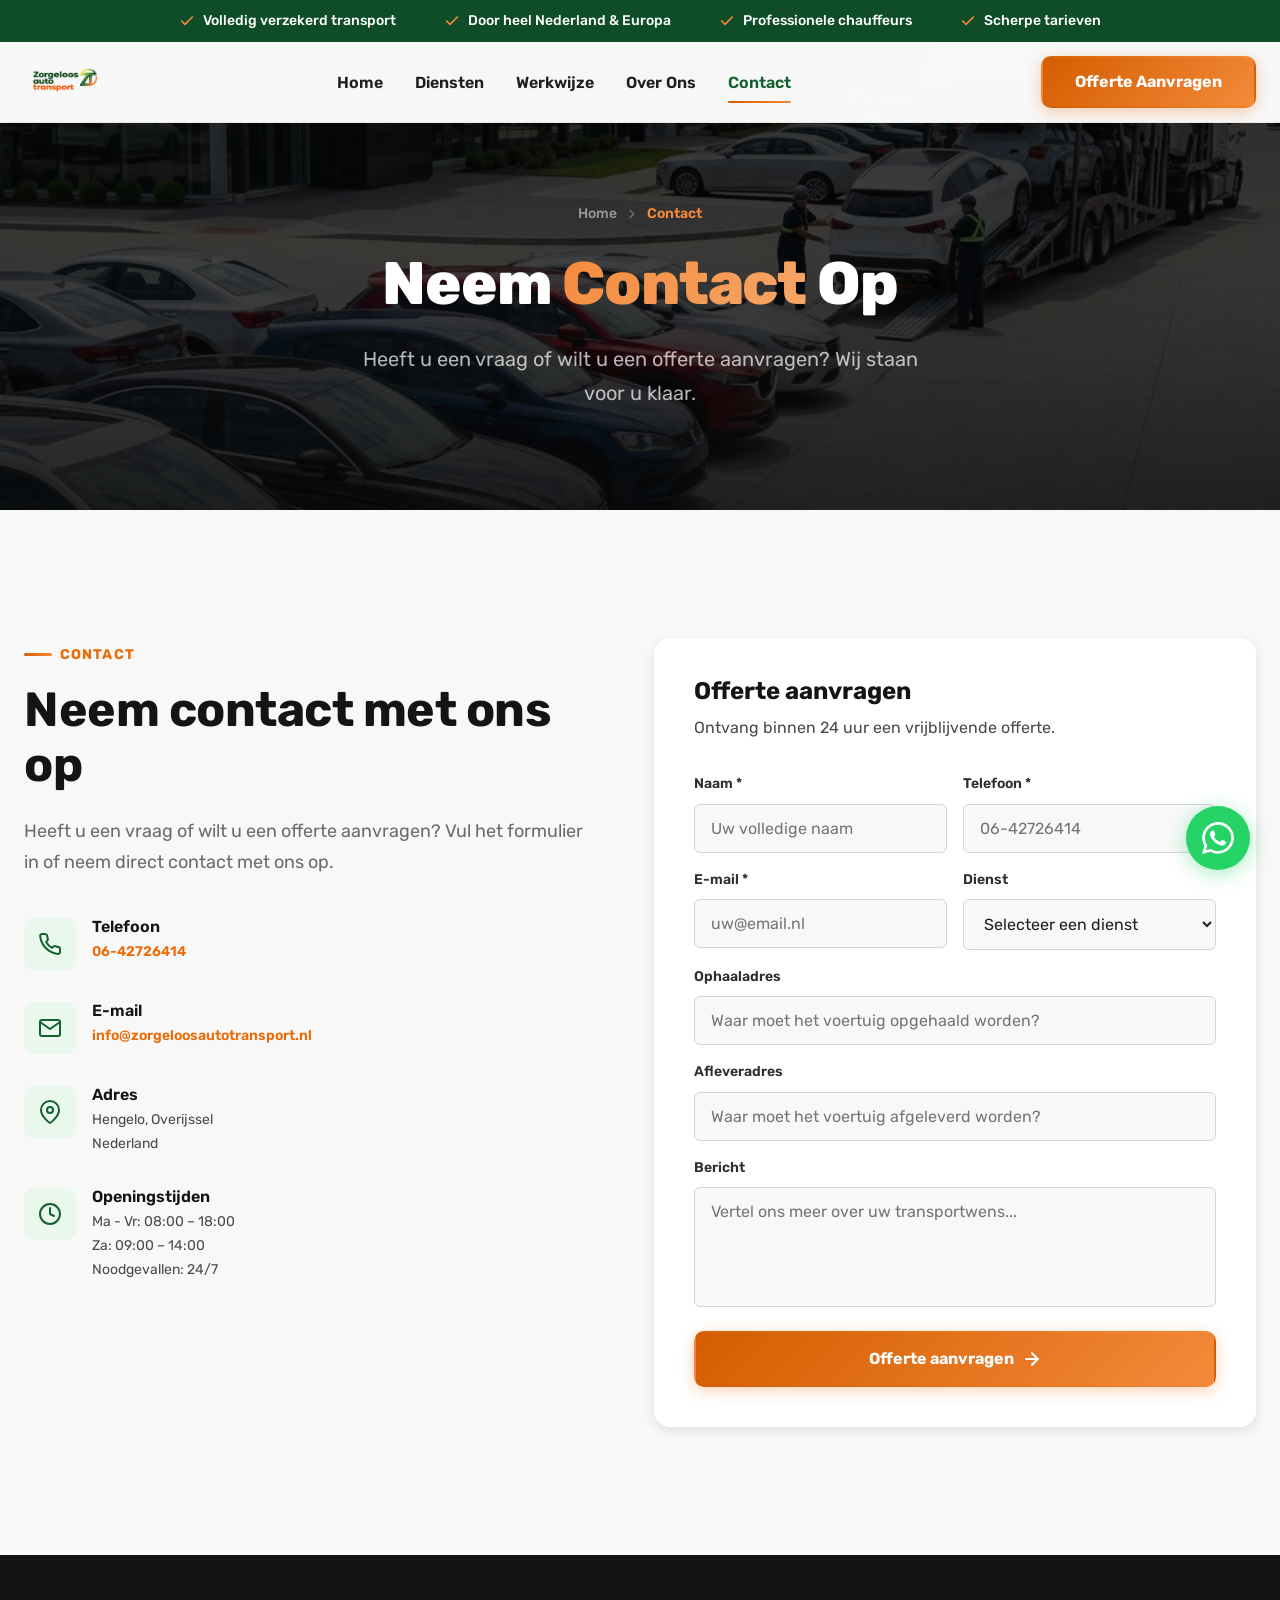
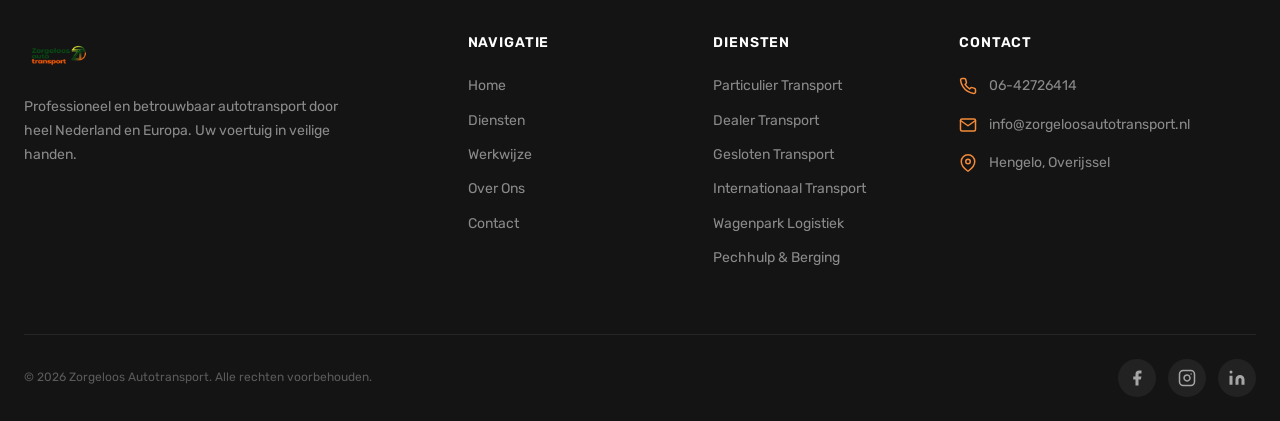
==== contact.html @ 97d6b2fd "Website opsplitsen in meerdere pagina's, transparant logo, favicon en telefoonnummer update - Websit" ====
<!DOCTYPE html>
<html lang="nl-NL">
<head>
  <meta charset="UTF-8" />
  <meta name="viewport" content="width=device-width, initial-scale=1.0" />
  <meta http-equiv="X-UA-Compatible" content="IE=edge" />

  <!-- SEO -->
  <title>Contact | Zorgeloos Autotransport</title>
  <meta name="description" content="Neem contact op met Zorgeloos Autotransport. Vraag een vrijblijvende offerte aan of bel ons direct. Wij reageren binnen 24 uur." />
  <meta name="robots" content="index, follow" />
  <link rel="canonical" href="https://www.zorgeloosautotransport.nl/contact" />

  <!-- Open Graph -->
  <meta property="og:locale" content="nl_NL" />
  <meta property="og:type" content="website" />
  <meta property="og:title" content="Contact | Zorgeloos Autotransport" />
  <meta property="og:description" content="Neem contact op of vraag een vrijblijvende offerte aan. Wij reageren binnen 24 uur." />
  <meta property="og:url" content="https://www.zorgeloosautotransport.nl/contact" />
  <meta property="og:site_name" content="Zorgeloos Autotransport" />

  <!-- Fonts -->
  <link rel="preconnect" href="https://fonts.googleapis.com" />
  <link rel="preconnect" href="https://fonts.gstatic.com" crossorigin />

  <!-- Favicon -->
  <link rel="icon" type="image/svg+xml" href="images/favicon.svg" />
  <link rel="icon" type="image/png" sizes="32x32" href="images/favicon-32x32.png" />
  <link rel="icon" type="image/png" sizes="16x16" href="images/favicon-16x16.png" />
  <link rel="apple-touch-icon" sizes="180x180" href="images/apple-touch-icon.png" />

  <!-- Stylesheet -->
  <link rel="stylesheet" href="style.css" />
</head>
<body>

  <!-- ========== HEADER ========== -->
  <header class="site-header" id="site-header">
    <!-- USP Bar -->
    <div class="usp-bar">
      <div class="container">
        <div class="usp-item">
          <svg viewBox="0 0 24 24" fill="none" stroke="currentColor" stroke-width="2.5" stroke-linecap="round" stroke-linejoin="round"><polyline points="20 6 9 17 4 12"/></svg>
          <span>Volledig verzekerd transport</span>
        </div>
        <div class="usp-item">
          <svg viewBox="0 0 24 24" fill="none" stroke="currentColor" stroke-width="2.5" stroke-linecap="round" stroke-linejoin="round"><polyline points="20 6 9 17 4 12"/></svg>
          <span>Door heel Nederland & Europa</span>
        </div>
        <div class="usp-item">
          <svg viewBox="0 0 24 24" fill="none" stroke="currentColor" stroke-width="2.5" stroke-linecap="round" stroke-linejoin="round"><polyline points="20 6 9 17 4 12"/></svg>
          <span>Professionele chauffeurs</span>
        </div>
        <div class="usp-item">
          <svg viewBox="0 0 24 24" fill="none" stroke="currentColor" stroke-width="2.5" stroke-linecap="round" stroke-linejoin="round"><polyline points="20 6 9 17 4 12"/></svg>
          <span>Scherpe tarieven</span>
        </div>
      </div>
    </div>

    <!-- Main Navigation -->
    <nav class="main-nav">
      <div class="container">
        <div class="nav-inner">
          <a href="index.html" class="nav-logo" id="nav-logo">
            <img src="images/logo.png" alt="Zorgeloos Autotransport" />
          </a>

          <div class="nav-links" id="nav-links">
            <a href="index.html" class="nav-link">Home</a>
            <a href="diensten.html" class="nav-link">Diensten</a>
            <a href="werkwijze.html" class="nav-link">Werkwijze</a>
            <a href="over-ons.html" class="nav-link">Over Ons</a>
            <a href="contact.html" class="nav-link active">Contact</a>
          </div>

          <a href="contact.html" class="btn btn-primary nav-cta desktop-only" id="nav-cta-btn">
            Offerte Aanvragen
          </a>

          <button class="mobile-toggle" id="mobile-toggle" aria-label="Menu openen">
            <span></span>
            <span></span>
            <span></span>
          </button>
        </div>
      </div>
    </nav>

    <!-- Mobile Navigation -->
    <div class="mobile-nav" id="mobile-nav">
      <div class="mobile-nav-links">
        <a href="index.html" class="mobile-nav-link" data-nav>Home</a>
        <a href="diensten.html" class="mobile-nav-link" data-nav>Diensten</a>
        <a href="werkwijze.html" class="mobile-nav-link" data-nav>Werkwijze</a>
        <a href="over-ons.html" class="mobile-nav-link" data-nav>Over Ons</a>
        <a href="contact.html" class="mobile-nav-link" data-nav>Contact</a>
      </div>
      <div class="mobile-nav-cta">
        <a href="contact.html" class="btn btn-primary" data-nav>Offerte Aanvragen</a>
      </div>
    </div>
  </header>

  <!-- ========== PAGE HERO ========== -->
  <section class="page-hero">
    <div class="hero-bg">
      <img src="images/dealer-transport.png" alt="Contact opnemen" />
    </div>
    <div class="hero-overlay"></div>
    <div class="container">
      <div class="page-hero-content">
        <div class="page-hero-breadcrumb">
          <a href="index.html">Home</a>
          <svg viewBox="0 0 24 24" fill="none" stroke="currentColor" stroke-width="2.5" stroke-linecap="round" stroke-linejoin="round"><polyline points="9 18 15 12 9 6"/></svg>
          <span>Contact</span>
        </div>
        <h1>Neem <span class="text-gradient">Contact</span> Op</h1>
        <p>Heeft u een vraag of wilt u een offerte aanvragen? Wij staan voor u klaar.</p>
      </div>
    </div>
  </section>

  <!-- ========== CONTACT ========== -->
  <section class="contact-section" id="contact">
    <div class="container">
      <div class="contact-grid">
        <div class="reveal-left">
          <span class="section-label">Contact</span>
          <h2 class="section-title">Neem contact met ons op</h2>
          <p class="section-description" style="margin-bottom: var(--space-10);">
            Heeft u een vraag of wilt u een offerte aanvragen? Vul het formulier in of neem direct contact met ons op.
          </p>

          <div class="contact-info">
            <div class="contact-info-item">
              <div class="contact-info-icon">
                <svg viewBox="0 0 24 24" fill="none" stroke="currentColor" stroke-width="2" stroke-linecap="round" stroke-linejoin="round"><path d="M22 16.92v3a2 2 0 0 1-2.18 2 19.79 19.79 0 0 1-8.63-3.07 19.5 19.5 0 0 1-6-6 19.79 19.79 0 0 1-3.07-8.67A2 2 0 0 1 4.11 2h3a2 2 0 0 1 2 1.72c.127.96.361 1.903.7 2.81a2 2 0 0 1-.45 2.11L8.09 9.91a16 16 0 0 0 6 6l1.27-1.27a2 2 0 0 1 2.11-.45c.907.339 1.85.573 2.81.7A2 2 0 0 1 22 16.92z"/></svg>
              </div>
              <div class="contact-info-text">
                <h4>Telefoon</h4>
                <p><a href="tel:+31642726414">06-42726414</a></p>
              </div>
            </div>

            <div class="contact-info-item">
              <div class="contact-info-icon">
                <svg viewBox="0 0 24 24" fill="none" stroke="currentColor" stroke-width="2" stroke-linecap="round" stroke-linejoin="round"><path d="M4 4h16c1.1 0 2 .9 2 2v12c0 1.1-.9 2-2 2H4c-1.1 0-2-.9-2-2V6c0-1.1.9-2 2-2z"/><polyline points="22,6 12,13 2,6"/></svg>
              </div>
              <div class="contact-info-text">
                <h4>E-mail</h4>
                <p><a href="mailto:info@zorgeloosautotransport.nl">info@zorgeloosautotransport.nl</a></p>
              </div>
            </div>

            <div class="contact-info-item">
              <div class="contact-info-icon">
                <svg viewBox="0 0 24 24" fill="none" stroke="currentColor" stroke-width="2" stroke-linecap="round" stroke-linejoin="round"><path d="M21 10c0 7-9 13-9 13s-9-6-9-13a9 9 0 0 1 18 0z"/><circle cx="12" cy="10" r="3"/></svg>
              </div>
              <div class="contact-info-text">
                <h4>Adres</h4>
                <p>Hengelo, Overijssel<br>Nederland</p>
              </div>
            </div>

            <div class="contact-info-item">
              <div class="contact-info-icon">
                <svg viewBox="0 0 24 24" fill="none" stroke="currentColor" stroke-width="2" stroke-linecap="round" stroke-linejoin="round"><circle cx="12" cy="12" r="10"/><polyline points="12 6 12 12 16 14"/></svg>
              </div>
              <div class="contact-info-text">
                <h4>Openingstijden</h4>
                <p>Ma - Vr: 08:00 – 18:00<br>Za: 09:00 – 14:00<br>Noodgevallen: 24/7</p>
              </div>
            </div>
          </div>
        </div>

        <div class="contact-form reveal-right" id="contact-form">
          <h3>Offerte aanvragen</h3>
          <p>Ontvang binnen 24 uur een vrijblijvende offerte.</p>

          <form id="offerte-form" onsubmit="handleFormSubmit(event)">
            <div class="form-grid">
              <div class="form-group">
                <label for="form-naam">Naam *</label>
                <input type="text" id="form-naam" name="naam" placeholder="Uw volledige naam" required />
              </div>
              <div class="form-group">
                <label for="form-telefoon">Telefoon *</label>
                <input type="tel" id="form-telefoon" name="telefoon" placeholder="06-42726414" required />
              </div>
              <div class="form-group">
                <label for="form-email">E-mail *</label>
                <input type="email" id="form-email" name="email" placeholder="uw@email.nl" required />
              </div>
              <div class="form-group">
                <label for="form-dienst">Dienst</label>
                <select id="form-dienst" name="dienst">
                  <option value="">Selecteer een dienst</option>
                  <option value="particulier">Particulier Transport</option>
                  <option value="dealer">Dealer Transport</option>
                  <option value="gesloten">Gesloten Transport</option>
                  <option value="internationaal">Internationaal Transport</option>
                  <option value="wagenpark">Wagenpark Logistiek</option>
                  <option value="pechhulp">Pechhulp & Berging</option>
                </select>
              </div>
              <div class="form-group full-width">
                <label for="form-ophaal">Ophaaladres</label>
                <input type="text" id="form-ophaal" name="ophaal" placeholder="Waar moet het voertuig opgehaald worden?" />
              </div>
              <div class="form-group full-width">
                <label for="form-aflever">Afleveradres</label>
                <input type="text" id="form-aflever" name="aflever" placeholder="Waar moet het voertuig afgeleverd worden?" />
              </div>
              <div class="form-group full-width">
                <label for="form-bericht">Bericht</label>
                <textarea id="form-bericht" name="bericht" placeholder="Vertel ons meer over uw transportwens..."></textarea>
              </div>
            </div>
            <div class="form-submit">
              <button type="submit" class="btn btn-primary" id="form-submit-btn">
                Offerte aanvragen
                <svg class="btn-icon" viewBox="0 0 24 24" fill="none" stroke="currentColor" stroke-width="2.5" stroke-linecap="round" stroke-linejoin="round"><line x1="5" y1="12" x2="19" y2="12"/><polyline points="12 5 19 12 12 19"/></svg>
              </button>
            </div>
          </form>
        </div>
      </div>
    </div>
  </section>

  <!-- ========== FOOTER ========== -->
  <footer class="site-footer">
    <div class="container">
      <div class="footer-grid">
        <div class="footer-brand">
          <img src="images/logo.png" alt="Zorgeloos Autotransport" class="footer-brand-logo" />
          <p>Professioneel en betrouwbaar autotransport door heel Nederland en Europa. Uw voertuig in veilige handen.</p>
        </div>

        <div class="footer-col">
          <h4>Navigatie</h4>
          <div class="footer-links">
            <a href="index.html" class="footer-link">Home</a>
            <a href="diensten.html" class="footer-link">Diensten</a>
            <a href="werkwijze.html" class="footer-link">Werkwijze</a>
            <a href="over-ons.html" class="footer-link">Over Ons</a>
            <a href="contact.html" class="footer-link">Contact</a>
          </div>
        </div>

        <div class="footer-col">
          <h4>Diensten</h4>
          <div class="footer-links">
            <a href="diensten.html" class="footer-link">Particulier Transport</a>
            <a href="diensten.html" class="footer-link">Dealer Transport</a>
            <a href="diensten.html" class="footer-link">Gesloten Transport</a>
            <a href="diensten.html" class="footer-link">Internationaal Transport</a>
            <a href="diensten.html" class="footer-link">Wagenpark Logistiek</a>
            <a href="diensten.html" class="footer-link">Pechhulp & Berging</a>
          </div>
        </div>

        <div class="footer-col">
          <h4>Contact</h4>
          <div class="footer-contact-item">
            <svg viewBox="0 0 24 24" fill="none" stroke="currentColor" stroke-width="2" stroke-linecap="round" stroke-linejoin="round"><path d="M22 16.92v3a2 2 0 0 1-2.18 2 19.79 19.79 0 0 1-8.63-3.07 19.5 19.5 0 0 1-6-6 19.79 19.79 0 0 1-3.07-8.67A2 2 0 0 1 4.11 2h3a2 2 0 0 1 2 1.72c.127.96.361 1.903.7 2.81a2 2 0 0 1-.45 2.11L8.09 9.91a16 16 0 0 0 6 6l1.27-1.27a2 2 0 0 1 2.11-.45c.907.339 1.85.573 2.81.7A2 2 0 0 1 22 16.92z"/></svg>
            <a href="tel:+31642726414">06-42726414</a>
          </div>
          <div class="footer-contact-item">
            <svg viewBox="0 0 24 24" fill="none" stroke="currentColor" stroke-width="2" stroke-linecap="round" stroke-linejoin="round"><path d="M4 4h16c1.1 0 2 .9 2 2v12c0 1.1-.9 2-2 2H4c-1.1 0-2-.9-2-2V6c0-1.1.9-2 2-2z"/><polyline points="22,6 12,13 2,6"/></svg>
            <a href="mailto:info@zorgeloosautotransport.nl">info@zorgeloosautotransport.nl</a>
          </div>
          <div class="footer-contact-item">
            <svg viewBox="0 0 24 24" fill="none" stroke="currentColor" stroke-width="2" stroke-linecap="round" stroke-linejoin="round"><path d="M21 10c0 7-9 13-9 13s-9-6-9-13a9 9 0 0 1 18 0z"/><circle cx="12" cy="10" r="3"/></svg>
            <span>Hengelo, Overijssel</span>
          </div>
        </div>
      </div>

      <div class="footer-bottom">
        <p>&copy; 2026 Zorgeloos Autotransport. Alle rechten voorbehouden.</p>
        <div class="footer-social">
          <a href="#" aria-label="Facebook">
            <svg viewBox="0 0 24 24" fill="currentColor"><path d="M18 2h-3a5 5 0 00-5 5v3H7v4h3v8h4v-8h3l1-4h-4V7a1 1 0 011-1h3z"/></svg>
          </a>
          <a href="#" aria-label="Instagram">
            <svg viewBox="0 0 24 24" fill="none" stroke="currentColor" stroke-width="2" stroke-linecap="round" stroke-linejoin="round"><rect x="2" y="2" width="20" height="20" rx="5" ry="5"/><path d="M16 11.37A4 4 0 1112.63 8 4 4 0 0116 11.37z"/><line x1="17.5" y1="6.5" x2="17.51" y2="6.5"/></svg>
          </a>
          <a href="#" aria-label="LinkedIn">
            <svg viewBox="0 0 24 24" fill="currentColor"><path d="M16 8a6 6 0 016 6v7h-4v-7a2 2 0 00-2-2 2 2 0 00-2 2v7h-4v-7a6 6 0 016-6zM2 9h4v12H2zM4 6a2 2 0 100-4 2 2 0 000 4z"/></svg>
          </a>
        </div>
      </div>
    </div>
  </footer>

  <!-- WhatsApp Button -->
  <a href="https://wa.me/31642726414" class="whatsapp-button" target="_blank" rel="noopener" aria-label="Chat via WhatsApp" id="whatsapp-btn">
    <svg viewBox="0 0 24 24" fill="currentColor"><path d="M17.472 14.382c-.297-.149-1.758-.867-2.03-.967-.273-.099-.471-.148-.67.15-.197.297-.767.966-.94 1.164-.173.199-.347.223-.644.075-.297-.15-1.255-.463-2.39-1.475-.883-.788-1.48-1.761-1.653-2.059-.173-.297-.018-.458.13-.606.134-.133.298-.347.446-.52.149-.174.198-.298.298-.497.099-.198.05-.371-.025-.52-.075-.149-.669-1.612-.916-2.207-.242-.579-.487-.5-.669-.51-.173-.008-.371-.01-.57-.01-.198 0-.52.074-.792.372-.272.297-1.04 1.016-1.04 2.479 0 1.462 1.065 2.875 1.213 3.074.149.198 2.096 3.2 5.077 4.487.709.306 1.262.489 1.694.625.712.227 1.36.195 1.871.118.571-.085 1.758-.719 2.006-1.413.248-.694.248-1.289.173-1.413-.074-.124-.272-.198-.57-.347m-5.421 7.403h-.004a9.87 9.87 0 01-5.031-1.378l-.361-.214-3.741.982.998-3.648-.235-.374a9.86 9.86 0 01-1.51-5.26c.001-5.45 4.436-9.884 9.888-9.884 2.64 0 5.122 1.03 6.988 2.898a9.825 9.825 0 012.893 6.994c-.003 5.45-4.437 9.884-9.885 9.884m8.413-18.297A11.815 11.815 0 0012.05 0C5.495 0 .16 5.335.157 11.892c0 2.096.547 4.142 1.588 5.945L.057 24l6.305-1.654a11.882 11.882 0 005.683 1.448h.005c6.554 0 11.89-5.335 11.893-11.893a11.821 11.821 0 00-3.48-8.413z"/></svg>
  </a>

  <!-- Cookie Banner -->
  <div class="cookie-banner" id="cookie-banner">
    <div class="container">
      <div class="cookie-inner">
        <p class="cookie-text">Wij gebruiken cookies om uw ervaring op onze website te verbeteren.</p>
        <div class="cookie-actions">
          <button class="cookie-btn cookie-accept" id="cookie-accept">Accepteren</button>
          <button class="cookie-btn cookie-decline" id="cookie-decline">Weigeren</button>
        </div>
      </div>
    </div>
  </div>

  <!-- ========== JAVASCRIPT ========== -->
  <script src="script.js"></script>
</body>
</html>
---- style.css ----
/* ============================================
   ZORGELOOS AUTOTRANSPORT — Design System
   ============================================ */

/* ---------- Google Fonts ---------- */
@import url('https://fonts.googleapis.com/css2?family=Rubik:ital,wght@0,300;0,400;0,500;0,600;0,700;0,800;0,900;1,400;1,500;1,600&display=swap');

/* ---------- CSS Custom Properties ---------- */
:root {
  /* Brand Colors */
  --green-900: #0B3D1F;
  --green-800: #0E4D27;
  --green-700: #12612F;
  --green-600: #166D35;
  --green-500: #1A7D3D;
  --green-400: #2A9D4E;
  --green-300: #4DB870;
  --green-200: #8DD4A0;
  --green-100: #C8EACF;
  --green-50: #EAF7EC;

  --orange-900: #7A3200;
  --orange-800: #9D4200;
  --orange-700: #BE5200;
  --orange-600: #D45D00;
  --orange-500: #ED6B06;
  --orange-400: #F48A3A;
  --orange-300: #F7A76A;
  --orange-200: #FACDA0;
  --orange-100: #FDE8D0;
  --orange-50: #FFF5EB;

  /* Neutrals */
  --neutral-950: #0A0A0A;
  --neutral-900: #141414;
  --neutral-800: #1E1E1E;
  --neutral-700: #2E2E2E;
  --neutral-600: #4A4A4A;
  --neutral-500: #6B6B6B;
  --neutral-400: #8C8C8C;
  --neutral-300: #B0B0B0;
  --neutral-200: #D4D4D4;
  --neutral-100: #ECECEC;
  --neutral-50: #F8F8F8;
  --white: #FFFFFF;

  /* Gradients */
  --gradient-brand: linear-gradient(135deg, var(--green-700) 0%, var(--green-500) 50%, var(--orange-500) 100%);
  --gradient-green: linear-gradient(135deg, var(--green-800) 0%, var(--green-500) 100%);
  --gradient-orange: linear-gradient(135deg, var(--orange-600) 0%, var(--orange-400) 100%);
  --gradient-dark: linear-gradient(180deg, var(--neutral-900) 0%, var(--neutral-800) 100%);
  --gradient-hero-overlay: linear-gradient(180deg, rgba(10,10,10,0.7) 0%, rgba(10,10,10,0.3) 50%, rgba(10,10,10,0.6) 100%);

  /* Shadows */
  --shadow-sm: 0 1px 3px rgba(0,0,0,0.08);
  --shadow-md: 0 4px 12px rgba(0,0,0,0.1);
  --shadow-lg: 0 8px 30px rgba(0,0,0,0.12);
  --shadow-xl: 0 16px 48px rgba(0,0,0,0.16);
  --shadow-glow-green: 0 0 30px rgba(26,125,61,0.15);
  --shadow-glow-orange: 0 0 30px rgba(237,107,6,0.15);

  /* Typography */
  --font-primary: 'Rubik', -apple-system, BlinkMacSystemFont, sans-serif;
  --font-size-xs: 0.75rem;
  --font-size-sm: 0.875rem;
  --font-size-base: 1rem;
  --font-size-lg: 1.125rem;
  --font-size-xl: 1.25rem;
  --font-size-2xl: 1.5rem;
  --font-size-3xl: 1.875rem;
  --font-size-4xl: 2.25rem;
  --font-size-5xl: 3rem;
  --font-size-6xl: 3.75rem;
  --font-size-7xl: 4.5rem;

  /* Spacing */
  --space-1: 0.25rem;
  --space-2: 0.5rem;
  --space-3: 0.75rem;
  --space-4: 1rem;
  --space-5: 1.25rem;
  --space-6: 1.5rem;
  --space-8: 2rem;
  --space-10: 2.5rem;
  --space-12: 3rem;
  --space-16: 4rem;
  --space-20: 5rem;
  --space-24: 6rem;
  --space-32: 8rem;

  /* Border Radius */
  --radius-sm: 6px;
  --radius-md: 10px;
  --radius-lg: 16px;
  --radius-xl: 24px;
  --radius-full: 9999px;

  /* Transitions */
  --transition-fast: 150ms cubic-bezier(0.4, 0, 0.2, 1);
  --transition-base: 300ms cubic-bezier(0.4, 0, 0.2, 1);
  --transition-slow: 500ms cubic-bezier(0.4, 0, 0.2, 1);
  --transition-spring: 500ms cubic-bezier(0.34, 1.56, 0.64, 1);

  /* Container */
  --container-max: 1320px;
  --container-padding: 1.5rem;
}

/* ---------- Reset & Base ---------- */
*, *::before, *::after {
  box-sizing: border-box;
  margin: 0;
  padding: 0;
}

html {
  scroll-behavior: smooth;
  font-size: 100%;
  -webkit-text-size-adjust: 100%;
}

body {
  font-family: var(--font-primary);
  font-size: var(--font-size-base);
  font-weight: 400;
  line-height: 1.6;
  color: var(--neutral-800);
  background-color: var(--neutral-50);
  -webkit-font-smoothing: antialiased;
  -moz-osx-font-smoothing: grayscale;
  overflow-x: hidden;
}

img {
  max-width: 100%;
  height: auto;
  display: block;
}

a {
  text-decoration: none;
  color: inherit;
  transition: color var(--transition-fast);
}

ul, ol {
  list-style: none;
}

/* ---------- Typography ---------- */
h1, h2, h3, h4, h5, h6 {
  font-family: var(--font-primary);
  font-weight: 700;
  line-height: 1.15;
  color: var(--neutral-900);
}

h1 {
  font-size: var(--font-size-7xl);
  font-weight: 800;
  letter-spacing: -0.02em;
}

h2 {
  font-size: var(--font-size-5xl);
  font-weight: 700;
  letter-spacing: -0.01em;
}

h3 {
  font-size: var(--font-size-3xl);
  font-weight: 700;
}

h4 {
  font-size: var(--font-size-xl);
  font-weight: 600;
}

p {
  font-size: var(--font-size-base);
  line-height: 1.7;
  color: var(--neutral-600);
}

/* ---------- Utility ---------- */
.container {
  width: 100%;
  max-width: var(--container-max);
  margin: 0 auto;
  padding: 0 var(--container-padding);
}

.section-label {
  display: inline-flex;
  align-items: center;
  gap: var(--space-2);
  font-size: var(--font-size-sm);
  font-weight: 700;
  text-transform: uppercase;
  letter-spacing: 0.08em;
  color: var(--orange-500);
  margin-bottom: var(--space-4);
}

.section-label::before {
  content: '';
  display: inline-block;
  width: 28px;
  height: 3px;
  background: var(--gradient-orange);
  border-radius: var(--radius-full);
}

.section-title {
  margin-bottom: var(--space-6);
}

.section-description {
  font-size: var(--font-size-lg);
  max-width: 680px;
  color: var(--neutral-500);
}

/* ---------- Buttons ---------- */
.btn {
  display: inline-flex;
  align-items: center;
  justify-content: center;
  gap: var(--space-2);
  font-family: var(--font-primary);
  font-weight: 700;
  font-size: var(--font-size-base);
  line-height: 1;
  padding: 16px 32px;
  border: 2px solid transparent;
  border-radius: var(--radius-md);
  cursor: pointer;
  transition: all var(--transition-base);
  text-decoration: none;
  white-space: nowrap;
  position: relative;
  overflow: hidden;
}

.btn::after {
  content: '';
  position: absolute;
  inset: 0;
  background: linear-gradient(135deg, rgba(255,255,255,0.1) 0%, rgba(255,255,255,0) 100%);
  opacity: 0;
  transition: opacity var(--transition-fast);
}

.btn:hover::after {
  opacity: 1;
}

.btn-primary {
  background: var(--gradient-orange);
  color: var(--white);
  box-shadow: 0 4px 15px rgba(237, 107, 6, 0.3);
}

.btn-primary:hover {
  transform: translateY(-2px);
  box-shadow: 0 8px 25px rgba(237, 107, 6, 0.4);
}

.btn-primary:active {
  transform: translateY(0);
}

.btn-secondary {
  background: transparent;
  color: var(--orange-500);
  border-color: var(--orange-500);
}

.btn-secondary:hover {
  background: var(--orange-500);
  color: var(--white);
  transform: translateY(-2px);
}

.btn-green {
  background: var(--gradient-green);
  color: var(--white);
  box-shadow: 0 4px 15px rgba(18, 97, 47, 0.3);
}

.btn-green:hover {
  transform: translateY(-2px);
  box-shadow: 0 8px 25px rgba(18, 97, 47, 0.4);
}

.btn-white {
  background: var(--white);
  color: var(--green-700);
  font-weight: 700;
}

.btn-white:hover {
  background: var(--neutral-50);
  transform: translateY(-2px);
  box-shadow: var(--shadow-lg);
}

.btn-icon {
  width: 20px;
  height: 20px;
  transition: transform var(--transition-base);
}

.btn:hover .btn-icon {
  transform: translateX(3px);
}

/* ---------- HEADER / NAVIGATION ---------- */
.site-header {
  position: fixed;
  top: 0;
  left: 0;
  right: 0;
  z-index: 1000;
  transition: all var(--transition-base);
}

/* USP Top Bar */
.usp-bar {
  background: var(--green-800);
  padding: 10px 0;
  overflow: hidden;
}

.usp-bar .container {
  display: flex;
  justify-content: center;
  gap: var(--space-12);
}

.usp-item {
  display: flex;
  align-items: center;
  gap: var(--space-2);
  color: var(--white);
  font-size: var(--font-size-sm);
  font-weight: 500;
  white-space: nowrap;
}

.usp-item svg {
  width: 16px;
  height: 16px;
  color: var(--orange-400);
  flex-shrink: 0;
}

/* Main Navigation */
.main-nav {
  background: rgba(255,255,255,0.97);
  backdrop-filter: blur(20px);
  -webkit-backdrop-filter: blur(20px);
  border-bottom: 1px solid rgba(0,0,0,0.06);
  padding: 0;
  transition: all var(--transition-base);
}

.site-header.scrolled .main-nav {
  box-shadow: var(--shadow-md);
}

.nav-inner {
  display: flex;
  align-items: center;
  justify-content: space-between;
  height: 80px;
}

.nav-logo img {
  height: 52px;
  width: auto;
}

.nav-links {
  display: flex;
  align-items: center;
  gap: var(--space-8);
}

.nav-link {
  font-size: var(--font-size-base);
  font-weight: 600;
  color: var(--neutral-800);
  padding: 8px 0;
  position: relative;
  transition: color var(--transition-fast);
}

.nav-link::after {
  content: '';
  position: absolute;
  bottom: 0;
  left: 0;
  width: 0;
  height: 2px;
  background: var(--gradient-orange);
  border-radius: var(--radius-full);
  transition: width var(--transition-base);
}

.nav-link:hover,
.nav-link.active {
  color: var(--green-700);
}

.nav-link:hover::after,
.nav-link.active::after {
  width: 100%;
}

.nav-cta {
  margin-left: var(--space-4);
}

/* Mobile Menu Toggle */
.mobile-toggle {
  display: none;
  flex-direction: column;
  gap: 5px;
  cursor: pointer;
  background: none;
  border: none;
  padding: 8px;
  z-index: 1100;
}

.mobile-toggle span {
  display: block;
  width: 28px;
  height: 2px;
  background: var(--neutral-800);
  border-radius: var(--radius-full);
  transition: all var(--transition-base);
  transform-origin: center;
}

.mobile-toggle.active span:nth-child(1) {
  transform: rotate(45deg) translate(5px, 5px);
}

.mobile-toggle.active span:nth-child(2) {
  opacity: 0;
}

.mobile-toggle.active span:nth-child(3) {
  transform: rotate(-45deg) translate(5px, -5px);
}

/* Mobile Navigation */
.mobile-nav {
  display: none;
  position: fixed;
  top: 0;
  right: -100%;
  width: 100%;
  height: 100vh;
  background: var(--white);
  z-index: 1050;
  transition: right var(--transition-slow);
  padding-top: 120px;
  overflow-y: auto;
}

.mobile-nav.open {
  right: 0;
}

.mobile-nav-links {
  display: flex;
  flex-direction: column;
  padding: var(--space-8);
}

.mobile-nav-link {
  font-size: var(--font-size-xl);
  font-weight: 600;
  color: var(--neutral-800);
  padding: var(--space-4) 0;
  border-bottom: 1px solid var(--neutral-100);
  transition: color var(--transition-fast);
}

.mobile-nav-link:hover {
  color: var(--green-700);
}

.mobile-nav-cta {
  margin-top: var(--space-8);
  padding: 0 var(--space-8);
}

.mobile-nav-cta .btn {
  width: 100%;
}

/* ---------- HERO SECTION ---------- */
.hero {
  position: relative;
  min-height: 100vh;
  display: flex;
  align-items: center;
  background-color: var(--neutral-900);
  overflow: hidden;
}

.hero-bg {
  position: absolute;
  inset: 0;
  z-index: 1;
}

.hero-bg img {
  width: 100%;
  height: 100%;
  object-fit: cover;
  object-position: center;
}

.hero-overlay {
  position: absolute;
  inset: 0;
  background: var(--gradient-hero-overlay);
  z-index: 2;
}

.hero-content {
  position: relative;
  z-index: 3;
  padding-top: 160px;
  padding-bottom: var(--space-24);
  max-width: 720px;
}

.hero-label {
  display: inline-flex;
  align-items: center;
  gap: var(--space-3);
  background: rgba(255,255,255,0.1);
  backdrop-filter: blur(10px);
  -webkit-backdrop-filter: blur(10px);
  border: 1px solid rgba(255,255,255,0.15);
  border-radius: var(--radius-full);
  padding: 8px 20px;
  margin-bottom: var(--space-8);
  color: var(--white);
  font-size: var(--font-size-sm);
  font-weight: 600;
  animation: fadeInUp 0.8s ease-out;
}

.hero-label-dot {
  width: 8px;
  height: 8px;
  border-radius: 50%;
  background: var(--orange-500);
  animation: pulse 2s infinite;
}

@keyframes pulse {
  0%, 100% { opacity: 1; transform: scale(1); }
  50% { opacity: 0.6; transform: scale(1.3); }
}

.hero h1 {
  color: var(--white);
  margin-bottom: var(--space-6);
  animation: fadeInUp 0.8s ease-out 0.1s both;
}

.hero h1 .text-gradient {
  background: linear-gradient(135deg, var(--orange-400), var(--orange-300));
  -webkit-background-clip: text;
  -webkit-text-fill-color: transparent;
  background-clip: text;
}

.hero-description {
  font-size: var(--font-size-xl);
  color: rgba(255,255,255,0.75);
  line-height: 1.7;
  margin-bottom: var(--space-10);
  max-width: 560px;
  animation: fadeInUp 0.8s ease-out 0.2s both;
}

.hero-actions {
  display: flex;
  gap: var(--space-4);
  animation: fadeInUp 0.8s ease-out 0.3s both;
}

.hero-stats {
  display: flex;
  gap: var(--space-12);
  margin-top: var(--space-16);
  padding-top: var(--space-10);
  border-top: 1px solid rgba(255,255,255,0.1);
  animation: fadeInUp 0.8s ease-out 0.4s both;
}

.hero-stat {
  text-align: left;
}

.hero-stat-number {
  font-size: var(--font-size-4xl);
  font-weight: 800;
  color: var(--white);
  line-height: 1;
  margin-bottom: var(--space-1);
}

.hero-stat-number .accent {
  color: var(--orange-400);
}

.hero-stat-label {
  font-size: var(--font-size-sm);
  color: rgba(255,255,255,0.5);
  font-weight: 500;
}

@keyframes fadeInUp {
  from {
    opacity: 0;
    transform: translateY(24px);
  }
  to {
    opacity: 1;
    transform: translateY(0);
  }
}

/* ---------- PAGE HERO (Subpages) ---------- */
.page-hero {
  position: relative;
  padding: 200px 0 100px;
  background-color: var(--neutral-900);
  overflow: hidden;
  text-align: center;
}

.page-hero .hero-bg {
  position: absolute;
  inset: 0;
  z-index: 1;
}

.page-hero .hero-bg img {
  width: 100%;
  height: 100%;
  object-fit: cover;
  object-position: center;
  filter: brightness(0.4);
}

.page-hero .hero-overlay {
  position: absolute;
  inset: 0;
  background: linear-gradient(180deg, rgba(10,10,10,0.6) 0%, rgba(10,10,10,0.4) 50%, rgba(10,10,10,0.7) 100%);
  z-index: 2;
}

.page-hero-content {
  position: relative;
  z-index: 3;
  max-width: 720px;
  margin: 0 auto;
}

.page-hero-content .hero-label {
  justify-content: center;
}

.page-hero-content h1 {
  color: var(--white);
  margin-bottom: var(--space-6);
  font-size: var(--font-size-6xl);
  animation: fadeInUp 0.8s ease-out 0.1s both;
}

.page-hero-content h1 .text-gradient {
  background: linear-gradient(135deg, var(--orange-400), var(--orange-300));
  -webkit-background-clip: text;
  -webkit-text-fill-color: transparent;
  background-clip: text;
}

.page-hero-content p {
  font-size: var(--font-size-xl);
  color: rgba(255,255,255,0.7);
  line-height: 1.7;
  max-width: 560px;
  margin: 0 auto;
  animation: fadeInUp 0.8s ease-out 0.2s both;
}

.page-hero-breadcrumb {
  display: inline-flex;
  align-items: center;
  gap: var(--space-2);
  margin-bottom: var(--space-6);
  animation: fadeInUp 0.8s ease-out;
}

.page-hero-breadcrumb a {
  font-size: var(--font-size-sm);
  color: rgba(255,255,255,0.5);
  font-weight: 500;
  transition: color var(--transition-fast);
}

.page-hero-breadcrumb a:hover {
  color: var(--orange-400);
}

.page-hero-breadcrumb svg {
  width: 14px;
  height: 14px;
  color: rgba(255,255,255,0.3);
}

.page-hero-breadcrumb span {
  font-size: var(--font-size-sm);
  color: var(--orange-400);
  font-weight: 600;
}

@media (max-width: 768px) {
  .page-hero {
    padding: 160px 0 70px;
  }

  .page-hero-content h1 {
    font-size: var(--font-size-4xl);
  }
}

@media (max-width: 480px) {
  .page-hero {
    padding: 140px 0 60px;
  }

  .page-hero-content h1 {
    font-size: var(--font-size-3xl);
  }
}

/* ---------- INTRO / ABOUT SECTION ---------- */
.intro-section {
  padding: var(--space-32) 0;
  background: var(--white);
}

.intro-grid {
  display: grid;
  grid-template-columns: 1fr 1fr;
  gap: var(--space-16);
  align-items: center;
}

.intro-text .section-title {
  margin-bottom: var(--space-6);
}

.intro-text p {
  margin-bottom: var(--space-6);
  font-size: var(--font-size-lg);
}

.intro-features {
  display: flex;
  flex-direction: column;
  gap: var(--space-6);
  margin: var(--space-10) 0;
}

.intro-feature {
  display: flex;
  gap: var(--space-4);
  align-items: flex-start;
}

.intro-feature-icon {
  width: 48px;
  height: 48px;
  border-radius: var(--radius-md);
  background: var(--green-50);
  display: flex;
  align-items: center;
  justify-content: center;
  flex-shrink: 0;
}

.intro-feature-icon svg {
  width: 24px;
  height: 24px;
  color: var(--green-700);
}

.intro-feature h4 {
  margin-bottom: var(--space-1);
  font-size: var(--font-size-base);
  font-weight: 700;
}

.intro-feature p {
  font-size: var(--font-size-sm);
  line-height: 1.5;
}

.intro-image {
  position: relative;
  border-radius: var(--radius-xl);
  overflow: hidden;
  aspect-ratio: 4/3;
  box-shadow: var(--shadow-xl);
}

.intro-image img {
  width: 100%;
  height: 100%;
  object-fit: cover;
  transition: transform var(--transition-slow);
}

.intro-image:hover img {
  transform: scale(1.03);
}

.intro-image-badge {
  position: absolute;
  bottom: var(--space-6);
  left: var(--space-6);
  background: rgba(255,255,255,0.95);
  backdrop-filter: blur(10px);
  -webkit-backdrop-filter: blur(10px);
  border-radius: var(--radius-md);
  padding: var(--space-4) var(--space-6);
  display: flex;
  align-items: center;
  gap: var(--space-3);
  box-shadow: var(--shadow-md);
}

.intro-image-badge svg {
  width: 28px;
  height: 28px;
  color: var(--orange-500);
}

.intro-image-badge span {
  font-weight: 700;
  font-size: var(--font-size-sm);
  color: var(--neutral-800);
}

/* ---------- DIENSTEN / SERVICES ---------- */
.diensten-section {
  padding: var(--space-32) 0;
  background: var(--neutral-50);
}

.diensten-header {
  text-align: center;
  margin-bottom: var(--space-16);
}

.diensten-header .section-label {
  justify-content: center;
}

.diensten-header .section-description {
  margin: 0 auto;
}

.diensten-grid {
  display: grid;
  grid-template-columns: repeat(3, 1fr);
  gap: var(--space-8);
}

.dienst-card {
  background: var(--white);
  border-radius: var(--radius-lg);
  overflow: hidden;
  box-shadow: var(--shadow-sm);
  transition: all var(--transition-base);
  position: relative;
  display: flex;
  flex-direction: column;
}

.dienst-card:hover {
  transform: translateY(-8px);
  box-shadow: var(--shadow-xl);
}

.dienst-card-image {
  position: relative;
  aspect-ratio: 16/10;
  overflow: hidden;
}

.dienst-card-image img {
  width: 100%;
  height: 100%;
  object-fit: cover;
  transition: transform var(--transition-slow);
}

.dienst-card:hover .dienst-card-image img {
  transform: scale(1.08);
}

.dienst-card-image-overlay {
  position: absolute;
  inset: 0;
  background: linear-gradient(180deg, transparent 0%, rgba(0,0,0,0.4) 100%);
  opacity: 0;
  transition: opacity var(--transition-base);
}

.dienst-card:hover .dienst-card-image-overlay {
  opacity: 1;
}

.dienst-card-body {
  padding: var(--space-8);
  flex: 1;
  display: flex;
  flex-direction: column;
}

.dienst-card-body h3 {
  font-size: var(--font-size-xl);
  margin-bottom: var(--space-3);
}

.dienst-card-body p {
  font-size: var(--font-size-sm);
  flex: 1;
  margin-bottom: var(--space-6);
}

.dienst-card-link {
  display: inline-flex;
  align-items: center;
  gap: var(--space-2);
  font-weight: 700;
  font-size: var(--font-size-sm);
  color: var(--orange-500);
  transition: gap var(--transition-base);
}

.dienst-card:hover .dienst-card-link {
  gap: var(--space-3);
}

.dienst-card-link svg {
  width: 16px;
  height: 16px;
  transition: transform var(--transition-base);
}

.dienst-card:hover .dienst-card-link svg {
  transform: translateX(4px);
}

/* ---------- WHY US / USP SECTION ---------- */
.waarom-section {
  padding: var(--space-32) 0;
  background: var(--white);
}

.waarom-grid {
  display: grid;
  grid-template-columns: 1fr 1fr;
  gap: var(--space-16);
  align-items: center;
}

.waarom-list {
  display: flex;
  flex-direction: column;
  gap: var(--space-8);
  margin: var(--space-10) 0;
}

.waarom-item {
  display: flex;
  gap: var(--space-5);
  align-items: flex-start;
}

.waarom-item-number {
  width: 44px;
  height: 44px;
  border-radius: 50%;
  background: var(--gradient-brand);
  display: flex;
  align-items: center;
  justify-content: center;
  color: var(--white);
  font-weight: 800;
  font-size: var(--font-size-lg);
  flex-shrink: 0;
}

.waarom-item-content h4 {
  margin-bottom: var(--space-2);
  font-size: var(--font-size-lg);
}

.waarom-item-content p {
  font-size: var(--font-size-sm);
  line-height: 1.6;
}

.waarom-image {
  position: relative;
  border-radius: var(--radius-xl);
  overflow: hidden;
  aspect-ratio: 4/3;
  box-shadow: var(--shadow-xl);
}

.waarom-image img {
  width: 100%;
  height: 100%;
  object-fit: cover;
}

/* ---------- WERKWIJZE / PROCESS SECTION ---------- */
.werkwijze-section {
  padding: var(--space-32) 0;
  background: var(--green-800);
  position: relative;
  overflow: hidden;
}

.werkwijze-section::before {
  content: '';
  position: absolute;
  top: -200px;
  right: -200px;
  width: 600px;
  height: 600px;
  border-radius: 50%;
  background: rgba(237, 107, 6, 0.06);
  pointer-events: none;
}

.werkwijze-header {
  text-align: center;
  margin-bottom: var(--space-16);
}

.werkwijze-header .section-label {
  justify-content: center;
  color: var(--orange-300);
}

.werkwijze-header .section-label::before {
  background: var(--orange-300);
}

.werkwijze-header .section-title {
  color: var(--white);
}

.werkwijze-header .section-description {
  color: rgba(255,255,255,0.6);
  margin: 0 auto;
}

.werkwijze-steps {
  display: grid;
  grid-template-columns: repeat(5, 1fr);
  gap: var(--space-6);
  position: relative;
}

.werkwijze-steps::before {
  content: '';
  position: absolute;
  top: 40px;
  left: 10%;
  right: 10%;
  height: 2px;
  background: rgba(255,255,255,0.15);
}

.werkwijze-step {
  text-align: center;
  position: relative;
  z-index: 1;
}

.werkwijze-step-number {
  width: 80px;
  height: 80px;
  border-radius: 50%;
  background: rgba(255,255,255,0.08);
  border: 2px solid rgba(255,255,255,0.15);
  display: flex;
  align-items: center;
  justify-content: center;
  margin: 0 auto var(--space-6);
  transition: all var(--transition-base);
}

.werkwijze-step:hover .werkwijze-step-number {
  background: var(--orange-500);
  border-color: var(--orange-500);
  transform: scale(1.1);
  box-shadow: 0 0 30px rgba(237,107,6,0.3);
}

.werkwijze-step-number span {
  font-size: var(--font-size-2xl);
  font-weight: 800;
  color: var(--white);
}

.werkwijze-step h4 {
  color: var(--white);
  font-size: var(--font-size-base);
  margin-bottom: var(--space-2);
  font-weight: 700;
}

.werkwijze-step p {
  color: rgba(255,255,255,0.5);
  font-size: var(--font-size-sm);
  line-height: 1.5;
}

.werkwijze-cta {
  text-align: center;
  margin-top: var(--space-16);
}

/* ---------- REVIEWS SECTION ---------- */
.reviews-section {
  padding: var(--space-32) 0;
  background: var(--neutral-50);
}

.reviews-header {
  text-align: center;
  margin-bottom: var(--space-16);
}

.reviews-header .section-label {
  justify-content: center;
}

.reviews-header .section-description {
  margin: 0 auto;
}

.reviews-grid {
  display: grid;
  grid-template-columns: repeat(3, 1fr);
  gap: var(--space-8);
}

.review-card {
  background: var(--white);
  border-radius: var(--radius-lg);
  padding: var(--space-8);
  box-shadow: var(--shadow-sm);
  transition: all var(--transition-base);
  position: relative;
}

.review-card:hover {
  box-shadow: var(--shadow-lg);
  transform: translateY(-4px);
}

.review-card::before {
  content: '"';
  position: absolute;
  top: var(--space-4);
  right: var(--space-6);
  font-size: 72px;
  line-height: 1;
  color: var(--green-100);
  font-family: Georgia, serif;
}

.review-stars {
  display: flex;
  gap: 2px;
  margin-bottom: var(--space-4);
}

.review-stars svg {
  width: 18px;
  height: 18px;
  color: var(--orange-400);
  fill: var(--orange-400);
}

.review-text {
  font-size: var(--font-size-sm);
  line-height: 1.7;
  color: var(--neutral-600);
  margin-bottom: var(--space-6);
  position: relative;
  z-index: 1;
}

.review-author {
  display: flex;
  align-items: center;
  gap: var(--space-3);
}

.review-author-avatar {
  width: 42px;
  height: 42px;
  border-radius: 50%;
  background: var(--gradient-brand);
  display: flex;
  align-items: center;
  justify-content: center;
  color: var(--white);
  font-weight: 700;
  font-size: var(--font-size-sm);
}

.review-author-info strong {
  display: block;
  font-size: var(--font-size-sm);
  font-weight: 700;
}

.review-author-info span {
  font-size: var(--font-size-xs);
  color: var(--neutral-400);
}

/* ---------- FAQ SECTION ---------- */
.faq-section {
  padding: var(--space-32) 0;
  background: var(--white);
}

.faq-grid {
  display: grid;
  grid-template-columns: 1fr 1.3fr;
  gap: var(--space-16);
  align-items: start;
}

.faq-items {
  display: flex;
  flex-direction: column;
  gap: var(--space-4);
}

.faq-item {
  background: var(--neutral-50);
  border-radius: var(--radius-md);
  border: 1px solid var(--neutral-100);
  overflow: hidden;
  transition: all var(--transition-base);
}

.faq-item.active {
  border-color: var(--green-200);
  box-shadow: var(--shadow-glow-green);
}

.faq-question {
  display: flex;
  align-items: center;
  justify-content: space-between;
  padding: var(--space-5) var(--space-6);
  cursor: pointer;
  gap: var(--space-4);
  user-select: none;
}

.faq-question h4 {
  font-size: var(--font-size-base);
  font-weight: 600;
  margin: 0;
  flex: 1;
}

.faq-toggle {
  width: 32px;
  height: 32px;
  border-radius: 50%;
  background: var(--white);
  display: flex;
  align-items: center;
  justify-content: center;
  flex-shrink: 0;
  transition: all var(--transition-base);
}

.faq-item.active .faq-toggle {
  background: var(--green-700);
  transform: rotate(45deg);
}

.faq-toggle svg {
  width: 16px;
  height: 16px;
  color: var(--neutral-600);
  transition: color var(--transition-fast);
}

.faq-item.active .faq-toggle svg {
  color: var(--white);
}

.faq-answer {
  max-height: 0;
  overflow: hidden;
  transition: max-height var(--transition-base), padding var(--transition-base);
}

.faq-item.active .faq-answer {
  max-height: 300px;
}

.faq-answer-inner {
  padding: 0 var(--space-6) var(--space-6);
}

.faq-answer p {
  font-size: var(--font-size-sm);
  line-height: 1.7;
}

/* ---------- CTA SECTION ---------- */
.cta-section {
  padding: var(--space-24) 0;
  background: var(--gradient-brand);
  position: relative;
  overflow: hidden;
}

.cta-section::before {
  content: '';
  position: absolute;
  top: -100px;
  left: -100px;
  width: 400px;
  height: 400px;
  border-radius: 50%;
  background: rgba(255,255,255,0.05);
}

.cta-section::after {
  content: '';
  position: absolute;
  bottom: -150px;
  right: -100px;
  width: 500px;
  height: 500px;
  border-radius: 50%;
  background: rgba(255,255,255,0.03);
}

.cta-content {
  position: relative;
  z-index: 1;
  display: flex;
  align-items: center;
  justify-content: space-between;
  gap: var(--space-8);
}

.cta-text h2 {
  color: var(--white);
  font-size: var(--font-size-4xl);
  margin-bottom: var(--space-3);
}

.cta-text p {
  color: rgba(255,255,255,0.7);
  font-size: var(--font-size-lg);
}

.cta-actions {
  display: flex;
  gap: var(--space-4);
  flex-shrink: 0;
}

/* ---------- CONTACT / FORM SECTION ---------- */
.contact-section {
  padding: var(--space-32) 0;
  background: var(--neutral-50);
}

.contact-grid {
  display: grid;
  grid-template-columns: 1fr 1fr;
  gap: var(--space-16);
}

.contact-info {
  display: flex;
  flex-direction: column;
  gap: var(--space-8);
}

.contact-info-item {
  display: flex;
  gap: var(--space-4);
  align-items: flex-start;
}

.contact-info-icon {
  width: 52px;
  height: 52px;
  border-radius: var(--radius-md);
  background: var(--green-50);
  display: flex;
  align-items: center;
  justify-content: center;
  flex-shrink: 0;
}

.contact-info-icon svg {
  width: 24px;
  height: 24px;
  color: var(--green-700);
}

.contact-info-text h4 {
  margin-bottom: var(--space-1);
  font-size: var(--font-size-base);
}

.contact-info-text p {
  font-size: var(--font-size-sm);
}

.contact-info-text a {
  color: var(--orange-500);
  font-weight: 600;
  transition: color var(--transition-fast);
}

.contact-info-text a:hover {
  color: var(--orange-600);
}

.contact-form {
  background: var(--white);
  border-radius: var(--radius-lg);
  padding: var(--space-10);
  box-shadow: var(--shadow-md);
}

.contact-form h3 {
  margin-bottom: var(--space-2);
  font-size: var(--font-size-2xl);
}

.contact-form > p {
  margin-bottom: var(--space-8);
}

.form-grid {
  display: grid;
  grid-template-columns: 1fr 1fr;
  gap: var(--space-4);
}

.form-group {
  display: flex;
  flex-direction: column;
  gap: var(--space-2);
}

.form-group.full-width {
  grid-column: 1 / -1;
}

.form-group label {
  font-size: var(--font-size-sm);
  font-weight: 600;
  color: var(--neutral-700);
}

.form-group input,
.form-group textarea,
.form-group select {
  font-family: var(--font-primary);
  font-size: var(--font-size-base);
  padding: 14px 16px;
  border: 1px solid var(--neutral-200);
  border-radius: var(--radius-sm);
  background: var(--neutral-50);
  color: var(--neutral-800);
  transition: all var(--transition-fast);
  outline: none;
}

.form-group input:focus,
.form-group textarea:focus,
.form-group select:focus {
  border-color: var(--green-500);
  background: var(--white);
  box-shadow: 0 0 0 3px rgba(26,125,61,0.1);
}

.form-group textarea {
  resize: none;
  min-height: 120px;
}

.form-submit {
  margin-top: var(--space-6);
}

.form-submit .btn {
  width: 100%;
}

/* ---------- FOOTER ---------- */
.site-footer {
  background: var(--neutral-900);
  padding: var(--space-20) 0 0;
  color: var(--white);
}

.footer-grid {
  display: grid;
  grid-template-columns: 2fr 1fr 1fr 1.5fr;
  gap: var(--space-12);
  padding-bottom: var(--space-16);
  border-bottom: 1px solid rgba(255,255,255,0.08);
}

.footer-brand p {
  color: rgba(255,255,255,0.5);
  font-size: var(--font-size-sm);
  line-height: 1.7;
  margin-top: var(--space-4);
  max-width: 320px;
}

.footer-brand-logo {
  height: 44px;
  width: auto;
}

.footer-col h4 {
  color: var(--white);
  font-size: var(--font-size-sm);
  text-transform: uppercase;
  letter-spacing: 0.06em;
  margin-bottom: var(--space-6);
}

.footer-links {
  display: flex;
  flex-direction: column;
  gap: var(--space-3);
}

.footer-link {
  font-size: var(--font-size-sm);
  color: rgba(255,255,255,0.5);
  transition: all var(--transition-fast);
}

.footer-link:hover {
  color: var(--orange-400);
  transform: translateX(4px);
}

.footer-contact-item {
  display: flex;
  gap: var(--space-3);
  align-items: flex-start;
  margin-bottom: var(--space-4);
}

.footer-contact-item svg {
  width: 18px;
  height: 18px;
  color: var(--orange-400);
  flex-shrink: 0;
  margin-top: 2px;
}

.footer-contact-item span,
.footer-contact-item a {
  font-size: var(--font-size-sm);
  color: rgba(255,255,255,0.5);
}

.footer-contact-item a:hover {
  color: var(--orange-400);
}

.footer-bottom {
  padding: var(--space-6) 0;
  display: flex;
  align-items: center;
  justify-content: space-between;
}

.footer-bottom p {
  font-size: var(--font-size-xs);
  color: rgba(255,255,255,0.3);
}

.footer-social {
  display: flex;
  gap: var(--space-3);
}

.footer-social a {
  width: 38px;
  height: 38px;
  border-radius: 50%;
  background: rgba(255,255,255,0.06);
  display: flex;
  align-items: center;
  justify-content: center;
  transition: all var(--transition-base);
}

.footer-social a:hover {
  background: var(--orange-500);
  transform: translateY(-2px);
}

.footer-social svg {
  width: 18px;
  height: 18px;
  color: rgba(255,255,255,0.6);
}

.footer-social a:hover svg {
  color: var(--white);
}

/* ---------- WhatsApp Button ---------- */
.whatsapp-button {
  position: fixed;
  bottom: 30px;
  right: 30px;
  z-index: 999;
  width: 64px;
  height: 64px;
  border-radius: 50%;
  background: #25D366;
  display: flex;
  align-items: center;
  justify-content: center;
  box-shadow: 0 4px 20px rgba(37, 211, 102, 0.4);
  transition: all var(--transition-base);
  animation: floatIn 0.6s ease-out 1s both;
}

.whatsapp-button:hover {
  transform: scale(1.1);
  box-shadow: 0 6px 30px rgba(37, 211, 102, 0.5);
}

.whatsapp-button svg {
  width: 32px;
  height: 32px;
  color: var(--white);
}

@keyframes floatIn {
  from { opacity: 0; transform: scale(0.5) translateY(20px); }
  to { opacity: 1; transform: scale(1) translateY(0); }
}

/* ---------- Scroll Animations ---------- */
.reveal {
  opacity: 0;
  transform: translateY(32px);
  transition: opacity 0.7s ease-out, transform 0.7s ease-out;
}

.reveal.visible {
  opacity: 1;
  transform: translateY(0);
}

.reveal-left {
  opacity: 0;
  transform: translateX(-32px);
  transition: opacity 0.7s ease-out, transform 0.7s ease-out;
}

.reveal-left.visible {
  opacity: 1;
  transform: translateX(0);
}

.reveal-right {
  opacity: 0;
  transform: translateX(32px);
  transition: opacity 0.7s ease-out, transform 0.7s ease-out;
}

.reveal-right.visible {
  opacity: 1;
  transform: translateX(0);
}

/* Stagger children */
.stagger-children .reveal:nth-child(1) { transition-delay: 0ms; }
.stagger-children .reveal:nth-child(2) { transition-delay: 100ms; }
.stagger-children .reveal:nth-child(3) { transition-delay: 200ms; }
.stagger-children .reveal:nth-child(4) { transition-delay: 300ms; }
.stagger-children .reveal:nth-child(5) { transition-delay: 400ms; }

/* ---------- RESPONSIVE ---------- */

@media (max-width: 1024px) {
  h1 { font-size: var(--font-size-5xl); }
  h2 { font-size: var(--font-size-4xl); }

  .intro-grid,
  .waarom-grid,
  .faq-grid,
  .contact-grid {
    grid-template-columns: 1fr;
    gap: var(--space-10);
  }

  .diensten-grid {
    grid-template-columns: repeat(2, 1fr);
  }

  .werkwijze-steps {
    grid-template-columns: repeat(3, 1fr);
    gap: var(--space-8);
  }

  .werkwijze-steps::before {
    display: none;
  }

  .reviews-grid {
    grid-template-columns: repeat(2, 1fr);
  }

  .footer-grid {
    grid-template-columns: 1fr 1fr;
    gap: var(--space-10);
  }

  .cta-content {
    flex-direction: column;
    text-align: center;
  }
}

@media (max-width: 768px) {
  :root {
    --container-padding: 1.25rem;
  }

  h1 { font-size: var(--font-size-4xl); }
  h2 { font-size: var(--font-size-3xl); }
  h3 { font-size: var(--font-size-2xl); }

  /* Header */
  .usp-bar .container {
    gap: var(--space-4);
    overflow-x: auto;
    -webkit-overflow-scrolling: touch;
    scrollbar-width: none;
    justify-content: flex-start;
    padding: 0 var(--container-padding);
  }

  .usp-bar .container::-webkit-scrollbar {
    display: none;
  }

  .nav-links {
    display: none;
  }

  .nav-cta.desktop-only {
    display: none;
  }

  .mobile-toggle {
    display: flex;
  }

  .mobile-nav {
    display: block;
  }

  /* Hero */
  .hero {
    min-height: 90vh;
  }

  .hero-content {
    padding-top: 140px;
  }

  .hero-actions {
    flex-direction: column;
  }

  .hero-stats {
    flex-wrap: wrap;
    gap: var(--space-6);
  }

  .hero-stat {
    min-width: 100px;
  }

  /* Diensten */
  .diensten-grid {
    grid-template-columns: 1fr;
  }

  /* Werkwijze */
  .werkwijze-steps {
    grid-template-columns: 1fr 1fr;
    gap: var(--space-6);
  }

  /* Reviews */
  .reviews-grid {
    grid-template-columns: 1fr;
  }

  /* Form */
  .form-grid {
    grid-template-columns: 1fr;
  }

  /* CTA */
  .cta-text h2 {
    font-size: var(--font-size-3xl);
  }

  .cta-actions {
    flex-direction: column;
    width: 100%;
  }

  .cta-actions .btn {
    width: 100%;
  }

  /* Footer */
  .footer-grid {
    grid-template-columns: 1fr;
    gap: var(--space-8);
  }

  .footer-bottom {
    flex-direction: column;
    gap: var(--space-4);
    text-align: center;
  }
}

@media (max-width: 480px) {
  h1 { font-size: var(--font-size-3xl); }

  .hero-stat-number {
    font-size: var(--font-size-2xl);
  }

  .werkwijze-steps {
    grid-template-columns: 1fr;
  }

  .nav-inner {
    height: 64px;
  }

  .nav-logo img {
    height: 40px;
  }

  .whatsapp-button {
    width: 56px;
    height: 56px;
    bottom: 20px;
    right: 20px;
  }

  .whatsapp-button svg {
    width: 28px;
    height: 28px;
  }
}

/* ---------- Cookie Banner ---------- */
.cookie-banner {
  display: none;
  position: fixed;
  bottom: 0;
  left: 0;
  right: 0;
  background: var(--neutral-900);
  border-top: 1px solid rgba(255,255,255,0.08);
  z-index: 10000;
  padding: var(--space-5) 0;
}

.cookie-inner {
  display: flex;
  align-items: center;
  justify-content: space-between;
  gap: var(--space-6);
}

.cookie-text {
  color: rgba(255,255,255,0.7);
  font-size: var(--font-size-sm);
}

.cookie-actions {
  display: flex;
  gap: var(--space-3);
  flex-shrink: 0;
}

.cookie-btn {
  padding: 8px 24px;
  border-radius: var(--radius-full);
  font-size: var(--font-size-sm);
  font-weight: 600;
  cursor: pointer;
  border: none;
  font-family: var(--font-primary);
  transition: all var(--transition-fast);
}

.cookie-accept {
  background: var(--green-700);
  color: var(--white);
}

.cookie-accept:hover {
  background: var(--green-600);
}

.cookie-decline {
  background: transparent;
  color: rgba(255,255,255,0.5);
  border: 1px solid rgba(255,255,255,0.15);
}

.cookie-decline:hover {
  background: rgba(255,255,255,0.05);
}

@media (max-width: 640px) {
  .cookie-inner {
    flex-direction: column;
    text-align: center;
  }
}
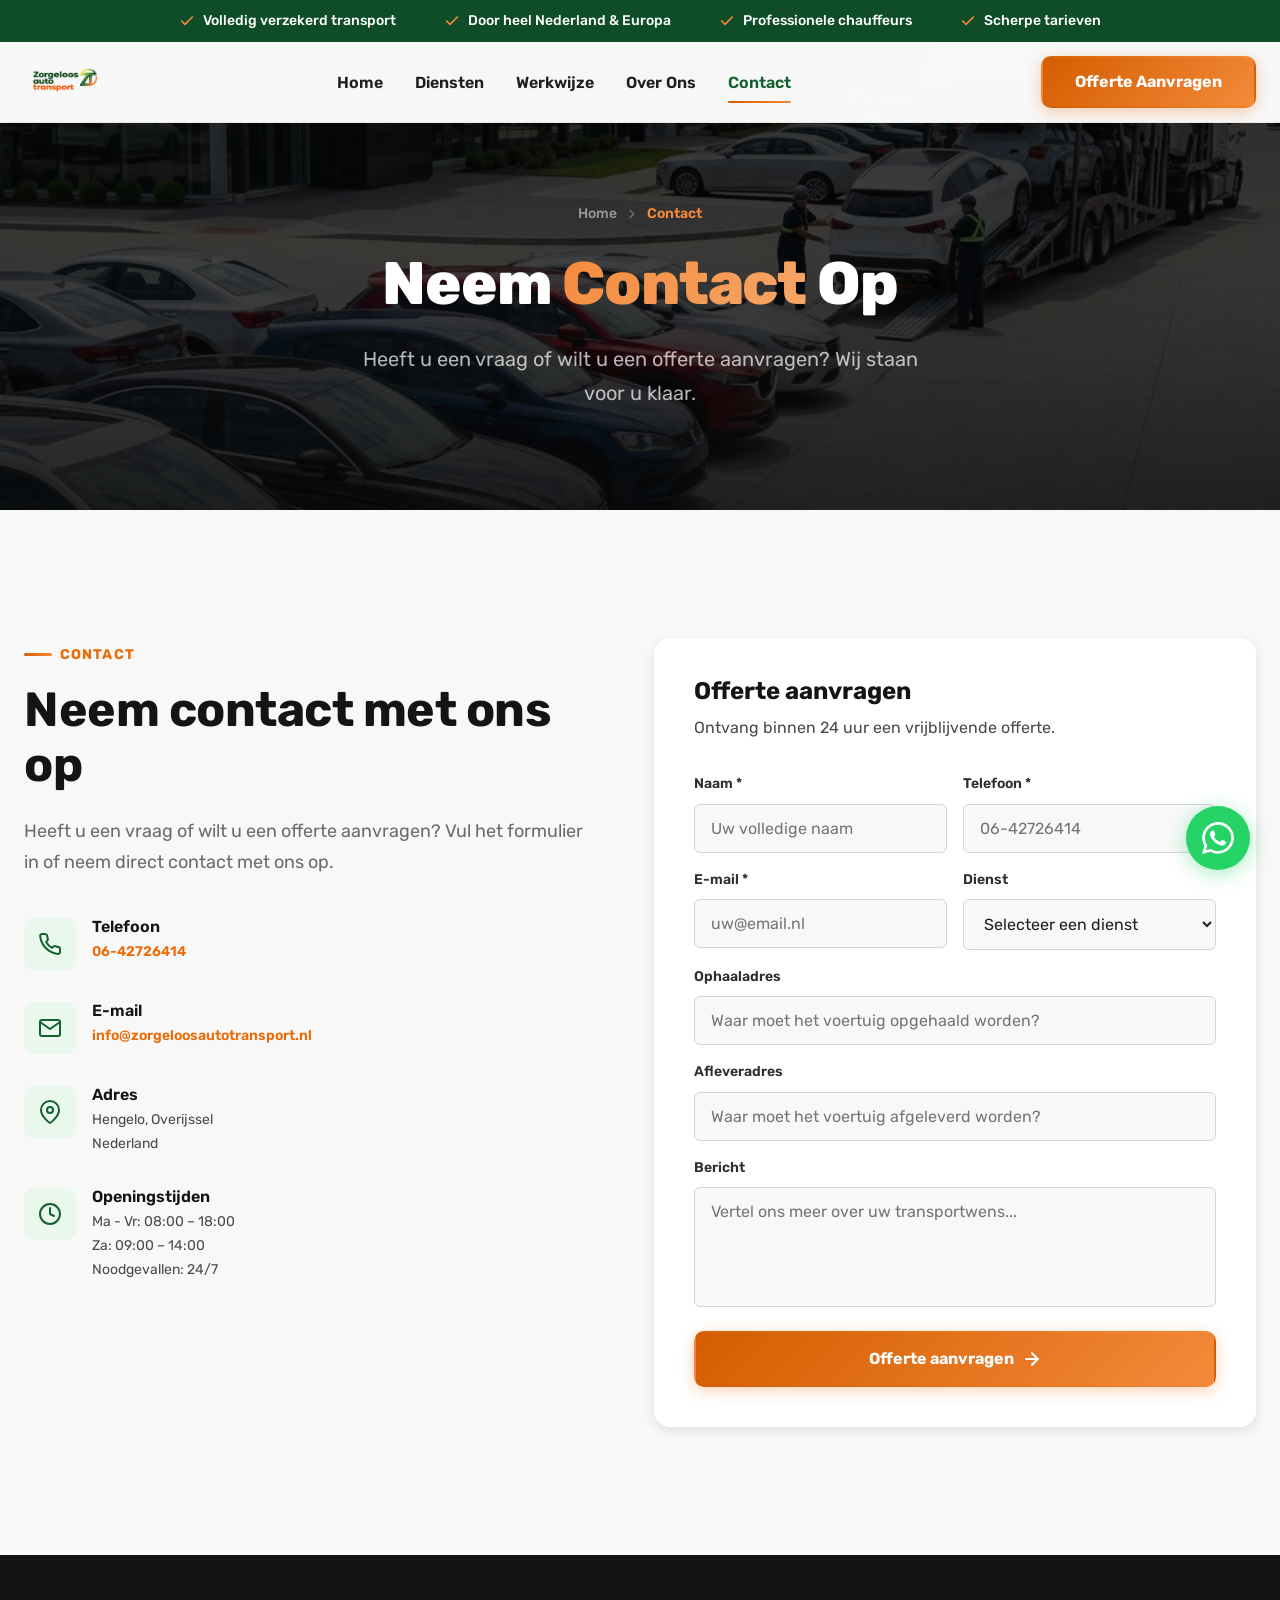
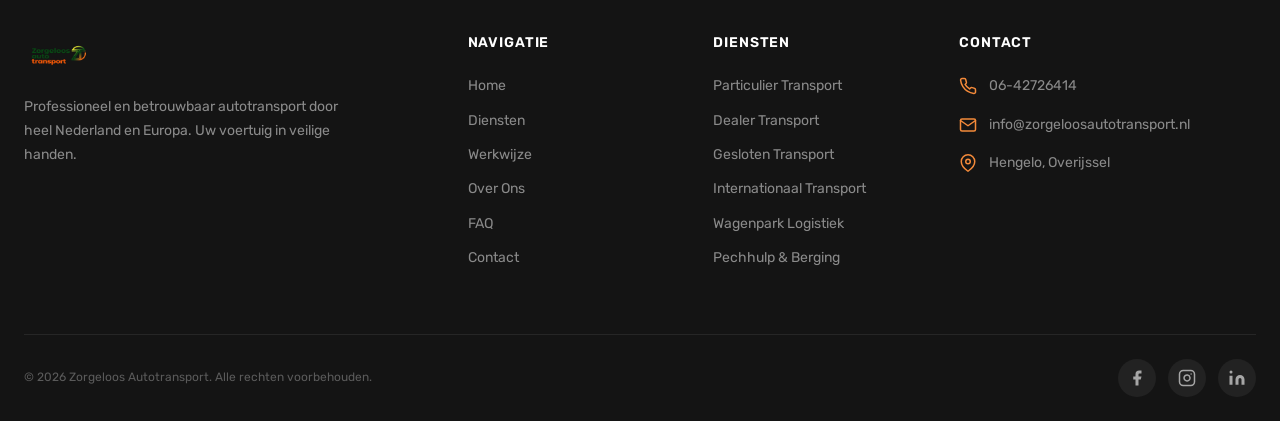
==== commit d7d1a6b7: "FAQ pagina toegevoegd met 20 vragen in 5 categorieën, Schema.org structured data en FAQ nav op alle " ====
--- a/contact.html
+++ b/contact.html
@@ -94,6 +94,7 @@
         <a href="diensten.html" class="mobile-nav-link" data-nav>Diensten</a>
         <a href="werkwijze.html" class="mobile-nav-link" data-nav>Werkwijze</a>
         <a href="over-ons.html" class="mobile-nav-link" data-nav>Over Ons</a>
+        <a href="faq.html" class="mobile-nav-link" data-nav>FAQ</a>
         <a href="contact.html" class="mobile-nav-link" data-nav>Contact</a>
       </div>
       <div class="mobile-nav-cta">
@@ -246,6 +247,7 @@
             <a href="diensten.html" class="footer-link">Diensten</a>
             <a href="werkwijze.html" class="footer-link">Werkwijze</a>
             <a href="over-ons.html" class="footer-link">Over Ons</a>
+            <a href="faq.html" class="footer-link">FAQ</a>
             <a href="contact.html" class="footer-link">Contact</a>
           </div>
         </div>
--- a/style.css
+++ b/style.css
@@ -520,7 +520,8 @@
   z-index: 1;
 }
 
-.hero-bg img {
+.hero-bg img,
+.hero-bg video {
   width: 100%;
   height: 100%;
   object-fit: cover;
@@ -1985,3 +1986,517 @@
     text-align: center;
   }
 }
+
+/* ---------- HERO TRUST ROW ---------- */
+.hero-trust-row {
+  display: flex;
+  align-items: center;
+  gap: var(--space-6);
+  margin-top: var(--space-6);
+  flex-wrap: wrap;
+}
+
+.hero-trust-item {
+  display: flex;
+  align-items: center;
+  gap: var(--space-2);
+  color: rgba(255,255,255,0.85);
+  font-size: var(--font-size-sm);
+  font-weight: 500;
+}
+
+.hero-trust-item svg {
+  width: 16px;
+  height: 16px;
+  flex-shrink: 0;
+  color: var(--orange-400);
+}
+
+/* star icons in trust row */
+.hero-trust-item svg[fill="currentColor"] {
+  color: #F9C43A;
+  width: 14px;
+  height: 14px;
+}
+
+@media (max-width: 640px) {
+  .hero-trust-row {
+    gap: var(--space-4);
+  }
+}
+
+/* ---------- REVIEWS SECTION ---------- */
+.reviews-section {
+  padding: var(--space-32) 0;
+  background: var(--neutral-50);
+}
+
+.reviews-header {
+  text-align: center;
+  margin-bottom: var(--space-16);
+}
+
+.reviews-header .section-label {
+  display: flex;
+  justify-content: center;
+}
+
+.google-rating-bar {
+  display: inline-flex;
+  align-items: center;
+  gap: var(--space-3);
+  background: var(--white);
+  border: 1px solid var(--neutral-100);
+  border-radius: var(--radius-full);
+  padding: 10px 20px;
+  margin-top: var(--space-4);
+  box-shadow: var(--shadow-sm);
+}
+
+.google-rating-stars {
+  display: flex;
+  gap: 2px;
+}
+
+.google-rating-stars svg {
+  width: 18px;
+  height: 18px;
+  color: #F9C43A;
+}
+
+.google-rating-score {
+  font-size: var(--font-size-xl);
+  font-weight: 800;
+  color: var(--neutral-900);
+}
+
+.google-rating-label {
+  font-size: var(--font-size-sm);
+  color: var(--neutral-500);
+  font-weight: 500;
+}
+
+.reviews-grid {
+  display: grid;
+  grid-template-columns: repeat(3, 1fr);
+  gap: var(--space-8);
+}
+
+.review-card {
+  background: var(--white);
+  border-radius: var(--radius-lg);
+  padding: var(--space-8);
+  box-shadow: var(--shadow-md);
+  border: 1px solid var(--neutral-100);
+  display: flex;
+  flex-direction: column;
+  gap: var(--space-6);
+  transition: transform var(--transition-base), box-shadow var(--transition-base);
+}
+
+.review-card:hover {
+  transform: translateY(-4px);
+  box-shadow: var(--shadow-xl);
+}
+
+.review-stars {
+  display: flex;
+  gap: 3px;
+}
+
+.review-stars svg {
+  width: 18px;
+  height: 18px;
+  color: #F9C43A;
+}
+
+.review-text {
+  font-size: var(--font-size-base);
+  color: var(--neutral-700);
+  line-height: 1.7;
+  flex: 1;
+  font-style: italic;
+}
+
+.review-author {
+  display: flex;
+  align-items: center;
+  gap: var(--space-3);
+  border-top: 1px solid var(--neutral-100);
+  padding-top: var(--space-4);
+}
+
+.review-author-avatar {
+  width: 40px;
+  height: 40px;
+  border-radius: var(--radius-full);
+  background: var(--gradient-green);
+  color: var(--white);
+  font-size: var(--font-size-base);
+  font-weight: 700;
+  display: flex;
+  align-items: center;
+  justify-content: center;
+  flex-shrink: 0;
+}
+
+.review-author-name {
+  font-size: var(--font-size-sm);
+  font-weight: 700;
+  color: var(--neutral-900);
+}
+
+.review-source {
+  font-size: var(--font-size-xs);
+  color: var(--neutral-400);
+  margin-top: 2px;
+}
+
+@media (max-width: 900px) {
+  .reviews-grid {
+    grid-template-columns: 1fr;
+    max-width: 540px;
+    margin: 0 auto;
+  }
+}
+
+/* ---------- FAQ SECTION ---------- */
+.faq-section {
+  padding: var(--space-32) 0;
+  background: var(--white);
+}
+
+.faq-inner {
+  display: grid;
+  grid-template-columns: 1fr 2fr;
+  gap: var(--space-16);
+  align-items: start;
+}
+
+.faq-header .section-description {
+  max-width: 380px;
+}
+
+.faq-list {
+  display: flex;
+  flex-direction: column;
+  gap: var(--space-3);
+}
+
+.faq-item {
+  border: 1px solid var(--neutral-100);
+  border-radius: var(--radius-md);
+  overflow: hidden;
+  background: var(--neutral-50);
+  transition: box-shadow var(--transition-base);
+}
+
+.faq-item[open] {
+  box-shadow: var(--shadow-md);
+  background: var(--white);
+}
+
+.faq-question {
+  display: flex;
+  align-items: center;
+  justify-content: space-between;
+  gap: var(--space-4);
+  padding: var(--space-5) var(--space-6);
+  font-size: var(--font-size-base);
+  font-weight: 600;
+  color: var(--neutral-900);
+  cursor: pointer;
+  list-style: none;
+  user-select: none;
+  transition: color var(--transition-fast);
+}
+
+.faq-question::-webkit-details-marker {
+  display: none;
+}
+
+.faq-question:hover {
+  color: var(--green-700);
+}
+
+.faq-icon {
+  width: 20px;
+  height: 20px;
+  flex-shrink: 0;
+  color: var(--orange-500);
+  transition: transform var(--transition-base);
+}
+
+.faq-item[open] .faq-icon {
+  transform: rotate(180deg);
+}
+
+.faq-answer {
+  padding: 0 var(--space-6) var(--space-5);
+  border-top: 1px solid var(--neutral-100);
+}
+
+.faq-answer p {
+  font-size: var(--font-size-base);
+  color: var(--neutral-600);
+  line-height: 1.7;
+  padding-top: var(--space-4);
+}
+
+@media (max-width: 900px) {
+  .faq-inner {
+    grid-template-columns: 1fr;
+    gap: var(--space-10);
+  }
+
+  .faq-header .section-description {
+    max-width: none;
+  }
+}
+
+/* ---------- FAQ PAGE: CATEGORIE NAVIGATIE ---------- */
+.faq-nav-section {
+  background: var(--white);
+  border-bottom: 1px solid var(--neutral-100);
+  padding: var(--space-6) 0;
+  position: sticky;
+  top: 130px;
+  z-index: 100;
+}
+
+.faq-cat-nav {
+  display: flex;
+  gap: var(--space-3);
+  flex-wrap: wrap;
+  justify-content: center;
+}
+
+.faq-cat-btn {
+  display: inline-flex;
+  align-items: center;
+  gap: var(--space-2);
+  padding: 10px 20px;
+  border-radius: var(--radius-full);
+  background: var(--neutral-50);
+  border: 1px solid var(--neutral-100);
+  font-size: var(--font-size-sm);
+  font-weight: 600;
+  color: var(--neutral-700);
+  text-decoration: none;
+  transition: all var(--transition-base);
+  white-space: nowrap;
+}
+
+.faq-cat-btn svg {
+  width: 16px;
+  height: 16px;
+  color: var(--orange-500);
+  flex-shrink: 0;
+}
+
+.faq-cat-btn:hover {
+  background: var(--orange-500);
+  border-color: var(--orange-500);
+  color: var(--white);
+  transform: translateY(-2px);
+  box-shadow: 0 4px 12px rgba(237,107,6,0.25);
+}
+
+.faq-cat-btn:hover svg {
+  color: var(--white);
+}
+
+@media (max-width: 768px) {
+  .faq-nav-section {
+    position: static;
+  }
+  .faq-cat-nav {
+    gap: var(--space-2);
+  }
+  .faq-cat-btn {
+    padding: 8px 14px;
+    font-size: var(--font-size-xs);
+  }
+}
+
+/* ---------- FAQ PAGE: HOOFDINHOUD ---------- */
+.faq-page-section {
+  padding: var(--space-24) 0 var(--space-32);
+  background: var(--neutral-50);
+}
+
+.faq-page-layout {
+  display: flex;
+  flex-direction: column;
+  gap: var(--space-20);
+}
+
+.faq-category {
+  background: var(--white);
+  border-radius: var(--radius-xl);
+  padding: var(--space-12);
+  box-shadow: var(--shadow-md);
+  border: 1px solid var(--neutral-100);
+}
+
+.faq-category-header {
+  display: flex;
+  align-items: flex-start;
+  gap: var(--space-5);
+  margin-bottom: var(--space-10);
+  padding-bottom: var(--space-8);
+  border-bottom: 2px solid var(--neutral-100);
+}
+
+.faq-category-icon {
+  width: 56px;
+  height: 56px;
+  border-radius: var(--radius-lg);
+  background: var(--gradient-orange);
+  display: flex;
+  align-items: center;
+  justify-content: center;
+  flex-shrink: 0;
+  box-shadow: 0 4px 12px rgba(237,107,6,0.25);
+}
+
+.faq-category-icon svg {
+  width: 26px;
+  height: 26px;
+  color: var(--white);
+}
+
+.faq-category-title {
+  font-size: var(--font-size-3xl);
+  font-weight: 700;
+  color: var(--neutral-900);
+  margin-top: var(--space-1);
+}
+
+.faq-category .section-label {
+  margin-bottom: var(--space-1);
+}
+
+.faq-list-items {
+  list-style: none;
+  margin-top: var(--space-3);
+  display: flex;
+  flex-direction: column;
+  gap: var(--space-2);
+}
+
+.faq-list-items li {
+  display: flex;
+  align-items: flex-start;
+  gap: var(--space-3);
+  font-size: var(--font-size-base);
+  color: var(--neutral-600);
+  line-height: 1.6;
+}
+
+.faq-list-items li::before {
+  content: '';
+  display: inline-block;
+  width: 6px;
+  height: 6px;
+  border-radius: var(--radius-full);
+  background: var(--orange-500);
+  margin-top: 8px;
+  flex-shrink: 0;
+}
+
+@media (max-width: 768px) {
+  .faq-category {
+    padding: var(--space-8);
+  }
+  .faq-category-title {
+    font-size: var(--font-size-2xl);
+  }
+  .faq-category-icon {
+    width: 44px;
+    height: 44px;
+  }
+  .faq-category-icon svg {
+    width: 20px;
+    height: 20px;
+  }
+}
+
+/* ---------- FAQ PAGE: CONTACT SECTIE ---------- */
+.faq-contact-section {
+  background: var(--gradient-green);
+  padding: var(--space-20) 0;
+}
+
+.faq-contact-inner {
+  display: grid;
+  grid-template-columns: auto 1fr auto;
+  gap: var(--space-10);
+  align-items: center;
+  background: rgba(255,255,255,0.08);
+  border-radius: var(--radius-xl);
+  padding: var(--space-10) var(--space-12);
+  border: 1px solid rgba(255,255,255,0.12);
+}
+
+.faq-contact-icon {
+  width: 72px;
+  height: 72px;
+  border-radius: var(--radius-lg);
+  background: rgba(255,255,255,0.12);
+  display: flex;
+  align-items: center;
+  justify-content: center;
+  flex-shrink: 0;
+}
+
+.faq-contact-icon svg {
+  width: 36px;
+  height: 36px;
+  color: var(--white);
+}
+
+.faq-contact-text h2 {
+  font-size: var(--font-size-3xl);
+  color: var(--white);
+  margin-bottom: var(--space-2);
+}
+
+.faq-contact-text p {
+  color: rgba(255,255,255,0.8);
+  font-size: var(--font-size-lg);
+  max-width: 520px;
+}
+
+.faq-contact-actions {
+  display: flex;
+  gap: var(--space-4);
+  flex-shrink: 0;
+}
+
+@media (max-width: 1024px) {
+  .faq-contact-inner {
+    grid-template-columns: 1fr;
+    text-align: center;
+    gap: var(--space-6);
+  }
+  .faq-contact-icon {
+    margin: 0 auto;
+  }
+  .faq-contact-text p {
+    max-width: none;
+  }
+  .faq-contact-actions {
+    justify-content: center;
+    flex-wrap: wrap;
+  }
+}
+
+@media (max-width: 480px) {
+  .faq-contact-inner {
+    padding: var(--space-8);
+  }
+  .faq-contact-text h2 {
+    font-size: var(--font-size-2xl);
+  }
+}
